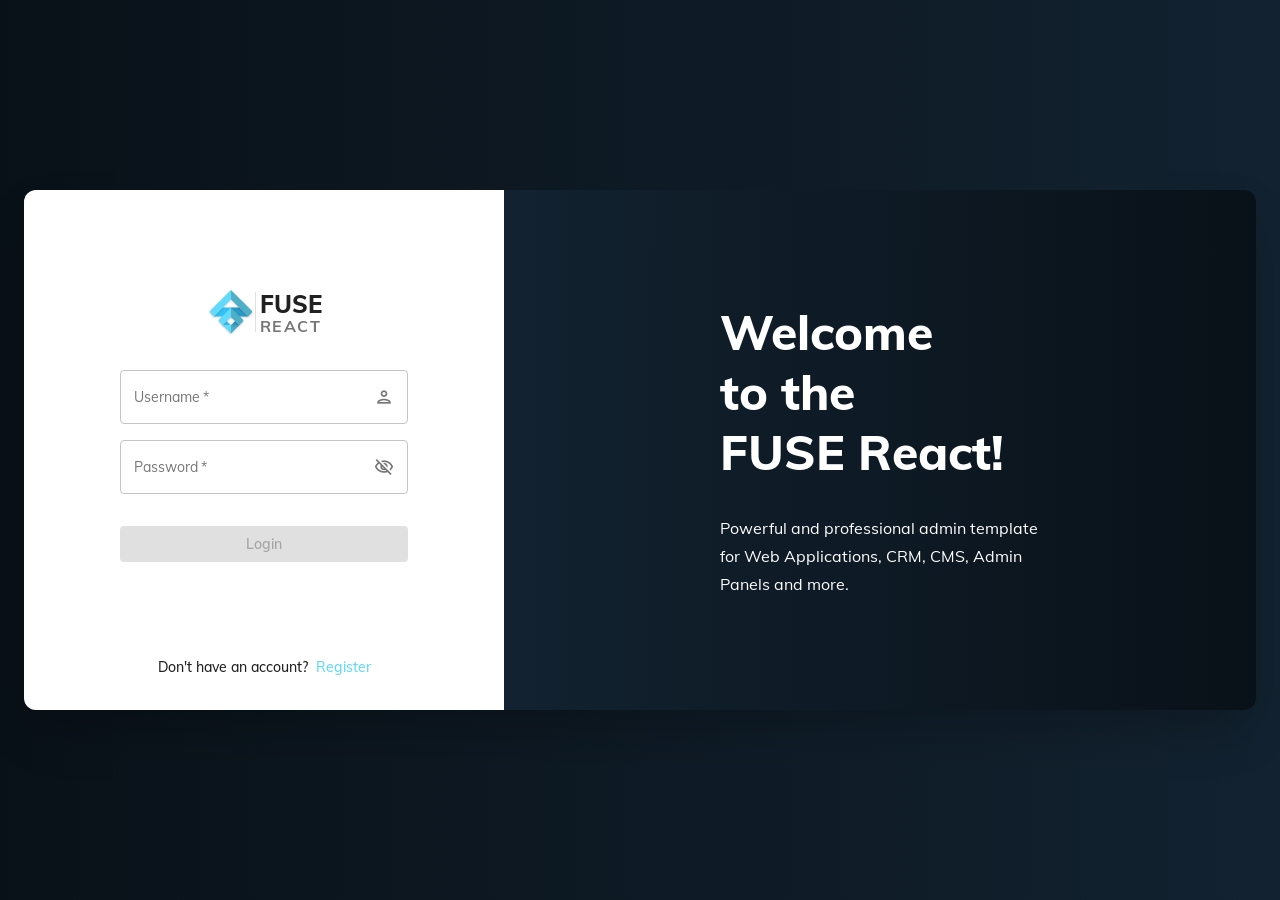
==== index.html @ 3ccd442a "final version upload" ====
<!doctype html><html lang="en"><head><meta charset="utf-8"><meta name="description" content="Fuse React - Material design admin template with pre-built apps and pages"><meta name="keywords" content="React,Redux,Material UI Next,Material,Material Design,Google Material Design,HTML,CSS,Authentication,Material Redux Theme,Material Redux Template"><meta name="author" content="Withinpixels"><meta name="viewport" content="width=device-width,initial-scale=1,shrink-to-fit=no"><meta name="theme-color" content="#000000"><base href="/"><link rel="manifest" href="/manifest.json"><link rel="shortcut icon" href="/favicon.ico"><link href="/assets/fonts/material-design-icons/MaterialIconsOutlined.css" rel="stylesheet"><link href="/assets/fonts/meteocons/style.css" rel="stylesheet"><noscript id="jss-insertion-point"></noscript><title>Fuse React - Material Design Admin Template</title><style>#fuse-splash-screen{display:block;position:absolute;top:0;left:0;right:0;bottom:0;background-color:#121212;z-index:99999;pointer-events:none}#fuse-splash-screen .center{display:block;width:100%;position:absolute;top:50%;transform:translateY(-50%)}#fuse-splash-screen .logo{width:128px;margin:0 auto}#fuse-splash-screen .logo img{filter:drop-shadow(0 10px 6px rgba(0, 0, 0, .2))}#fuse-splash-screen .spinner-wrapper{display:block;position:relative;width:100%;min-height:100px;height:100px}#fuse-splash-screen .spinner-wrapper .spinner{position:absolute;overflow:hidden;left:50%;margin-left:-50px;animation:outer-rotate 2.91667s linear infinite}#fuse-splash-screen .spinner-wrapper .spinner .inner{width:100px;height:100px;position:relative;animation:sporadic-rotate 5.25s cubic-bezier(.35,0,.25,1) infinite}#fuse-splash-screen .spinner-wrapper .spinner .inner .gap{position:absolute;left:49px;right:49px;top:0;bottom:0;border-top:10px solid;box-sizing:border-box}#fuse-splash-screen .spinner-wrapper .spinner .inner .left,#fuse-splash-screen .spinner-wrapper .spinner .inner .right{position:absolute;top:0;height:100px;width:50px;overflow:hidden}#fuse-splash-screen .spinner-wrapper .spinner .inner .left .half-circle,#fuse-splash-screen .spinner-wrapper .spinner .inner .right .half-circle{position:absolute;top:0;width:100px;height:100px;box-sizing:border-box;border:10px solid #61dafb;border-bottom-color:transparent;border-radius:50%}#fuse-splash-screen .spinner-wrapper .spinner .inner .left{left:0}#fuse-splash-screen .spinner-wrapper .spinner .inner .left .half-circle{left:0;border-right-color:transparent;animation:left-wobble 1.3125s cubic-bezier(.35,0,.25,1) infinite;-webkit-animation:left-wobble 1.3125s cubic-bezier(.35,0,.25,1) infinite}#fuse-splash-screen .spinner-wrapper .spinner .inner .right{right:0}#fuse-splash-screen .spinner-wrapper .spinner .inner .right .half-circle{right:0;border-left-color:transparent;animation:right-wobble 1.3125s cubic-bezier(.35,0,.25,1) infinite;-webkit-animation:right-wobble 1.3125s cubic-bezier(.35,0,.25,1) infinite}@keyframes outer-rotate{0%{transform:rotate(0) scale(.5)}100%{transform:rotate(360deg) scale(.5)}}@keyframes left-wobble{0%,100%{transform:rotate(130deg)}50%{transform:rotate(-5deg)}}@keyframes right-wobble{0%,100%{transform:rotate(-130deg)}50%{transform:rotate(5deg)}}@keyframes sporadic-rotate{12.5%{transform:rotate(135deg)}25%{transform:rotate(270deg)}37.5%{transform:rotate(405deg)}50%{transform:rotate(540deg)}62.5%{transform:rotate(675deg)}75%{transform:rotate(810deg)}87.5%{transform:rotate(945deg)}100%{transform:rotate(1080deg)}}</style><link href="/static/css/2.d4b23571.chunk.css" rel="stylesheet"><link href="/static/css/main.cd6579fe.chunk.css" rel="stylesheet"></head><body><noscript>You need to enable JavaScript to run this app.</noscript><div id="root" class="flex"><div id="fuse-splash-screen"><div class="center"><div class="logo"><img width="128" src="assets/images/logos/fuse.svg" alt="logo"></div><div class="spinner-wrapper"><div class="spinner"><div class="inner"><div class="gap"></div><div class="left"><div class="half-circle"></div></div><div class="right"><div class="half-circle"></div></div></div></div></div></div></div></div><script>!function(e){function r(r){for(var n,u,c=r[0],f=r[1],i=r[2],p=0,s=[];p<c.length;p++)u=c[p],Object.prototype.hasOwnProperty.call(o,u)&&o[u]&&s.push(o[u][0]),o[u]=0;for(n in f)Object.prototype.hasOwnProperty.call(f,n)&&(e[n]=f[n]);for(l&&l(r);s.length;)s.shift()();return a.push.apply(a,i||[]),t()}function t(){for(var e,r=0;r<a.length;r++){for(var t=a[r],n=!0,c=1;c<t.length;c++){var f=t[c];0!==o[f]&&(n=!1)}n&&(a.splice(r--,1),e=u(u.s=t[0]))}return e}var n={},o={1:0},a=[];function u(r){if(n[r])return n[r].exports;var t=n[r]={i:r,l:!1,exports:{}};return e[r].call(t.exports,t,t.exports,u),t.l=!0,t.exports}u.e=function(e){var r=[],t=o[e];if(0!==t)if(t)r.push(t[2]);else{var n=new Promise((function(r,n){t=o[e]=[r,n]}));r.push(t[2]=n);var a,c=document.createElement("script");c.charset="utf-8",c.timeout=120,u.nc&&c.setAttribute("nonce",u.nc),c.src=function(e){return u.p+"static/js/"+({}[e]||e)+"."+{3:"ed90d4c7",4:"605e5a06",5:"b9369b14",6:"9e6b9ff6",7:"e4ca5237",8:"f28b8aab",9:"5197d888",10:"2d32fa98",11:"2329eb0e",12:"ca5c3f01",13:"f11c893e",14:"0237198e",15:"c2305fc4",16:"f078f9ca",17:"f316b833",18:"29d8620f",19:"a12f43c8",20:"be3dc01e",21:"8565d0e4",22:"bae3b6a2",23:"7de9be01",24:"2e774840",25:"2881aa27",26:"38294b26",27:"7d3971d2",28:"4257ff01",29:"d4e87296"}[e]+".chunk.js"}(e);var f=new Error;a=function(r){c.onerror=c.onload=null,clearTimeout(i);var t=o[e];if(0!==t){if(t){var n=r&&("load"===r.type?"missing":r.type),a=r&&r.target&&r.target.src;f.message="Loading chunk "+e+" failed.\n("+n+": "+a+")",f.name="ChunkLoadError",f.type=n,f.request=a,t[1](f)}o[e]=void 0}};var i=setTimeout((function(){a({type:"timeout",target:c})}),12e4);c.onerror=c.onload=a,document.head.appendChild(c)}return Promise.all(r)},u.m=e,u.c=n,u.d=function(e,r,t){u.o(e,r)||Object.defineProperty(e,r,{enumerable:!0,get:t})},u.r=function(e){"undefined"!=typeof Symbol&&Symbol.toStringTag&&Object.defineProperty(e,Symbol.toStringTag,{value:"Module"}),Object.defineProperty(e,"__esModule",{value:!0})},u.t=function(e,r){if(1&r&&(e=u(e)),8&r)return e;if(4&r&&"object"==typeof e&&e&&e.__esModule)return e;var t=Object.create(null);if(u.r(t),Object.defineProperty(t,"default",{enumerable:!0,value:e}),2&r&&"string"!=typeof e)for(var n in e)u.d(t,n,function(r){return e[r]}.bind(null,n));return t},u.n=function(e){var r=e&&e.__esModule?function(){return e.default}:function(){return e};return u.d(r,"a",r),r},u.o=function(e,r){return Object.prototype.hasOwnProperty.call(e,r)},u.p="/",u.oe=function(e){throw console.error(e),e};var c=this["webpackJsonpfuse-react-app"]=this["webpackJsonpfuse-react-app"]||[],f=c.push.bind(c);c.push=r,c=c.slice();for(var i=0;i<c.length;i++)r(c[i]);var l=f;t()}([])</script><script src="/static/js/2.69eadd24.chunk.js"></script><script src="/static/js/main.9f5ee7e3.chunk.js"></script></body></html>
---- assets/fonts/material-design-icons/MaterialIconsOutlined.css ----
@font-face {
    font-family: 'Material Icons Outlined';
    src:  url('./MaterialIconsOutlined-Regular.woff2') format('woff2');
    font-weight: normal;
    font-style: normal;
}

.material-icons {
    /* use !important to prevent issues with browser extensions that change fonts */
    font-family: 'Material Icons Outlined' !important;
    font-size: 24px;
    display: inline-block;
    white-space: nowrap;
    word-wrap: normal;
    direction: ltr;
    speak: none;
    font-style: normal;
    font-weight: normal;
    font-variant: normal;
    text-transform: none;
    line-height: 1;

    /* Enable Ligatures ================ */
    letter-spacing: 0;
    -webkit-font-feature-settings: "liga";
    -moz-font-feature-settings: "liga=1";
    -moz-font-feature-settings: "liga";
    -ms-font-feature-settings: "liga" 1;
    font-feature-settings: "liga";
    -webkit-font-variant-ligatures: discretionary-ligatures;
    font-variant-ligatures: discretionary-ligatures;

    /* Better Font Rendering =========== */
    -webkit-font-smoothing: antialiased;
    -moz-osx-font-smoothing: grayscale;
}
---- assets/fonts/meteocons/style.css ----
@font-face {
  font-family: 'meteocons';
  src:
    url('./fonts/meteocons.ttf?kx31oc') format('truetype'),
    url('./fonts/meteocons.woff?kx31oc') format('woff'),
    url('./fonts/meteocons.svg?kx31oc#meteocons') format('svg');
  font-weight: normal;
  font-style: normal;
}

.meteocons {
  /* use !important to prevent issues with browser extensions that change fonts */
  font-family: 'meteocons' !important;
  speak: none;
  font-style: normal;
  font-weight: normal;
  font-variant: normal;
  text-transform: none;
  line-height: 1;

  /* Enable Ligatures ================ */
  letter-spacing: 0;
  -webkit-font-feature-settings: "liga";
  -moz-font-feature-settings: "liga=1";
  -moz-font-feature-settings: "liga";
  -ms-font-feature-settings: "liga" 1;
  font-feature-settings: "liga";
  -webkit-font-variant-ligatures: discretionary-ligatures;
  font-variant-ligatures: discretionary-ligatures;

  /* Better Font Rendering =========== */
  -webkit-font-smoothing: antialiased;
  -moz-osx-font-smoothing: grayscale;
}
---- static/css/2.d4b23571.chunk.css ----
@font-face{font-family:"Muli";font-style:normal;font-display:swap;font-weight:200;src:local("Muli Extra Light "),local("Muli-Extra Light"),url(/static/media/muli-latin-200.c13b3c67.woff2) format("woff2"),url(/static/media/muli-latin-200.b9e633f0.woff) format("woff")}@font-face{font-family:"Muli";font-style:italic;font-display:swap;font-weight:200;src:local("Muli Extra Light italic"),local("Muli-Extra Lightitalic"),url(/static/media/muli-latin-200italic.6fa84fa7.woff2) format("woff2"),url(/static/media/muli-latin-200italic.daa58017.woff) format("woff")}@font-face{font-family:"Muli";font-style:normal;font-display:swap;font-weight:300;src:local("Muli Light "),local("Muli-Light"),url(/static/media/muli-latin-300.e98ca761.woff2) format("woff2"),url(/static/media/muli-latin-300.eccf01ea.woff) format("woff")}@font-face{font-family:"Muli";font-style:italic;font-display:swap;font-weight:300;src:local("Muli Light italic"),local("Muli-Lightitalic"),url(/static/media/muli-latin-300italic.e2385ec3.woff2) format("woff2"),url(/static/media/muli-latin-300italic.433aeba8.woff) format("woff")}@font-face{font-family:"Muli";font-style:normal;font-display:swap;font-weight:400;src:local("Muli Regular "),local("Muli-Regular"),url(/static/media/muli-latin-400.705bcc4d.woff2) format("woff2"),url(/static/media/muli-latin-400.91288b87.woff) format("woff")}@font-face{font-family:"Muli";font-style:italic;font-display:swap;font-weight:400;src:local("Muli Regular italic"),local("Muli-Regularitalic"),url(/static/media/muli-latin-400italic.543e731f.woff2) format("woff2"),url(/static/media/muli-latin-400italic.1e42c4d1.woff) format("woff")}@font-face{font-family:"Muli";font-style:normal;font-display:swap;font-weight:500;src:local("Muli Medium "),local("Muli-Medium"),url(/static/media/muli-latin-500.57d63787.woff2) format("woff2"),url(/static/media/muli-latin-500.224bba33.woff) format("woff")}@font-face{font-family:"Muli";font-style:italic;font-display:swap;font-weight:500;src:local("Muli Medium italic"),local("Muli-Mediumitalic"),url(/static/media/muli-latin-500italic.9f876a07.woff2) format("woff2"),url(/static/media/muli-latin-500italic.d4c5908d.woff) format("woff")}@font-face{font-family:"Muli";font-style:normal;font-display:swap;font-weight:600;src:local("Muli SemiBold "),local("Muli-SemiBold"),url(/static/media/muli-latin-600.e840b5fe.woff2) format("woff2"),url(/static/media/muli-latin-600.5ea5ffaf.woff) format("woff")}@font-face{font-family:"Muli";font-style:italic;font-display:swap;font-weight:600;src:local("Muli SemiBold italic"),local("Muli-SemiBolditalic"),url(/static/media/muli-latin-600italic.7db7f0f7.woff2) format("woff2"),url(/static/media/muli-latin-600italic.52b09d32.woff) format("woff")}@font-face{font-family:"Muli";font-style:normal;font-display:swap;font-weight:700;src:local("Muli Bold "),local("Muli-Bold"),url(/static/media/muli-latin-700.1d982ad1.woff2) format("woff2"),url(/static/media/muli-latin-700.c0a2a08d.woff) format("woff")}@font-face{font-family:"Muli";font-style:italic;font-display:swap;font-weight:700;src:local("Muli Bold italic"),local("Muli-Bolditalic"),url(/static/media/muli-latin-700italic.08ea8fa2.woff2) format("woff2"),url(/static/media/muli-latin-700italic.4fbf29a6.woff) format("woff")}@font-face{font-family:"Muli";font-style:normal;font-display:swap;font-weight:800;src:local("Muli ExtraBold "),local("Muli-ExtraBold"),url(/static/media/muli-latin-800.73541670.woff2) format("woff2"),url(/static/media/muli-latin-800.10ca7e8e.woff) format("woff")}@font-face{font-family:"Muli";font-style:italic;font-display:swap;font-weight:800;src:local("Muli ExtraBold italic"),local("Muli-ExtraBolditalic"),url(/static/media/muli-latin-800italic.23312133.woff2) format("woff2"),url(/static/media/muli-latin-800italic.6b57e7c3.woff) format("woff")}@font-face{font-family:"Muli";font-style:normal;font-display:swap;font-weight:900;src:local("Muli Black "),local("Muli-Black"),url(/static/media/muli-latin-900.c805b62e.woff2) format("woff2"),url(/static/media/muli-latin-900.d84d7000.woff) format("woff")}@font-face{font-family:"Muli";font-style:italic;font-display:swap;font-weight:900;src:local("Muli Black italic"),local("Muli-Blackitalic"),url(/static/media/muli-latin-900italic.fb9b3ba4.woff2) format("woff2"),url(/static/media/muli-latin-900italic.14bc5b4b.woff) format("woff")}.ps{overflow:hidden!important;overflow-anchor:none;-ms-overflow-style:none;touch-action:auto;-ms-touch-action:auto}.ps__rail-x{height:15px;bottom:0}.ps__rail-x,.ps__rail-y{display:none;opacity:0;transition:background-color .2s linear,opacity .2s linear;-webkit-transition:background-color .2s linear,opacity .2s linear;position:absolute}.ps__rail-y{width:15px;right:0}.ps--active-x>.ps__rail-x,.ps--active-y>.ps__rail-y{display:block;background-color:transparent}.ps--focus>.ps__rail-x,.ps--focus>.ps__rail-y,.ps--scrolling-x>.ps__rail-x,.ps--scrolling-y>.ps__rail-y,.ps:hover>.ps__rail-x,.ps:hover>.ps__rail-y{opacity:.6}.ps .ps__rail-x.ps--clicking,.ps .ps__rail-x:focus,.ps .ps__rail-x:hover,.ps .ps__rail-y.ps--clicking,.ps .ps__rail-y:focus,.ps .ps__rail-y:hover{background-color:#eee;opacity:.9}.ps__thumb-x{transition:background-color .2s linear,height .2s ease-in-out;-webkit-transition:background-color .2s linear,height .2s ease-in-out;height:6px;bottom:2px}.ps__thumb-x,.ps__thumb-y{background-color:#aaa;border-radius:6px;position:absolute}.ps__thumb-y{transition:background-color .2s linear,width .2s ease-in-out;-webkit-transition:background-color .2s linear,width .2s ease-in-out;width:6px;right:2px}.ps__rail-x.ps--clicking .ps__thumb-x,.ps__rail-x:focus>.ps__thumb-x,.ps__rail-x:hover>.ps__thumb-x{background-color:#999;height:11px}.ps__rail-y.ps--clicking .ps__thumb-y,.ps__rail-y:focus>.ps__thumb-y,.ps__rail-y:hover>.ps__thumb-y{background-color:#999;width:11px}@supports (-ms-overflow-style:none){.ps{overflow:auto!important}}@media (-ms-high-contrast:none),screen and (-ms-high-contrast:active){.ps{overflow:auto!important}}
---- static/css/main.cd6579fe.chunk.css ----
blockquote,dd,dl,figure,h1,h2,h3,h4,h5,h6,hr,p,pre{margin:0}button{background:transparent;padding:0}button:focus{outline:none}fieldset,ol,ul{margin:0;padding:0}ol,ul{list-style:none}html{font-family:-apple-system,BlinkMacSystemFont,"Segoe UI",Roboto,"Helvetica Neue",Arial,"Noto Sans",sans-serif,"Apple Color Emoji","Segoe UI Emoji","Segoe UI Symbol","Noto Color Emoji";line-height:1.5}*,:after,:before{box-sizing:border-box;border-width:0;border-style:solid}hr{border-top-width:1px}img{border-style:solid}textarea{resize:vertical}input::-webkit-input-placeholder,textarea::-webkit-input-placeholder{color:#a0aec0}input:-ms-input-placeholder,textarea:-ms-input-placeholder{color:#a0aec0}input::placeholder,textarea::placeholder{color:#a0aec0}[role=button],button{cursor:pointer}table{border-collapse:collapse}h1,h2,h3,h4,h5,h6{font-size:inherit;font-weight:inherit}a{color:inherit;text-decoration:inherit}button,input,optgroup,select,textarea{padding:0;line-height:inherit;color:inherit}code,kbd,pre,samp{font-family:Consolas,"Liberation Mono",Menlo,Courier,monospace}audio,canvas,embed,iframe,img,object,svg,video{display:block;vertical-align:middle}img,video{max-width:100%;height:auto}@media all{.page-break-after,.page-break-before{display:none}}@media print{body,html{height:auto!important;overflow:visible!important;overflow:initial!important;background:none}.page-break-after{display:block;page-break-after:always;position:relative}.page-break-before{display:block;page-break-before:always;position:relative}#fuse-footer,#fuse-layout .ps>.ps__rail-x,#fuse-layout .ps>.ps__rail-y,#fuse-navbar,#fuse-settings-presets,#fuse-toolbar{display:none!important}#fuse-layout .ps{overflow:visible!important}}.table-responsive{display:block;width:100%;overflow-x:auto;-webkit-overflow-scrolling:touch;-ms-overflow-style:-ms-autohiding-scrollbar}table.simple{width:100%;border:none;border-spacing:0;text-align:left}table.simple thead tr th{padding:16px 8px;font-weight:500;border-bottom:1px solid rgba(0,0,0,.12);white-space:nowrap}table.simple thead tr th:first-child{padding-left:24px}table.simple thead tr th:last-child{padding-right:24px}table.simple tbody tr td{padding:16px 8px;border-bottom:1px solid rgba(0,0,0,.12)}table.simple tbody tr td:first-child{padding-left:24px}table.simple tbody tr td:last-child{padding-right:24px}table.simple tbody tr:last-child td{border-bottom:none}table.simple.clickable tbody tr{cursor:pointer}table.simple.clickable tbody tr:hover{background:rgba(0,0,0,.03)}code[class*=language-],pre[class*=language-]{-moz-tab-size:4;tab-size:4;-webkit-hyphens:none;-ms-hyphens:none;hyphens:none;white-space:pre;white-space:pre-wrap;word-break:break-all;word-wrap:break-word;font-family:Consolas,"Liberation Mono",Menlo,Courier,monospace;font-size:14px;line-height:1.5;color:#eff;background:#263238}:not(pre)>code[class*=language-],pre[class*=language-]{border-radius:0;border:none;box-shadow:none}pre[class*=language-]{padding:12px;border-radius:6px}:not(pre)>code[class*=language-]{padding:2px 6px}code[class*=language-] .namespace,pre[class*=language-] .namespace{opacity:.7}code[class*=language-] .token.cdata,code[class*=language-] .token.comment,code[class*=language-] .token.doctype,code[class*=language-] .token.prolog,pre[class*=language-] .token.cdata,pre[class*=language-] .token.comment,pre[class*=language-] .token.doctype,pre[class*=language-] .token.prolog{color:#62727a}code[class*=language-] .token.boolean,code[class*=language-] .token.null,code[class*=language-] .token.number,code[class*=language-] .token.operator,pre[class*=language-] .token.boolean,pre[class*=language-] .token.null,pre[class*=language-] .token.number,pre[class*=language-] .token.operator{color:#f78c6c}code[class*=language-] .token.string,pre[class*=language-] .token.string{color:#89ddff}code[class*=language-] .token.attr-name,pre[class*=language-] .token.attr-name{color:#f78c6c}.language-css code[class*=language-] .token.string,.language-css pre[class*=language-] .token.string,.style code[class*=language-] .token.string,.style pre[class*=language-] .token.string,code[class*=language-] .token.entity,code[class*=language-] .token.url,pre[class*=language-] .token.entity,pre[class*=language-] .token.url{color:#89ddff}code[class*=language-] .token.selector,pre[class*=language-] .token.selector{color:#c792ea}code[class*=language-] .token.attr-value,code[class*=language-] .token.control,code[class*=language-] .token.directive,code[class*=language-] .token.keyword,code[class*=language-] .token.unit,pre[class*=language-] .token.attr-value,pre[class*=language-] .token.control,pre[class*=language-] .token.directive,pre[class*=language-] .token.keyword,pre[class*=language-] .token.unit{color:#c3e88d}code[class*=language-] .token.important,pre[class*=language-] .token.important{color:#f07178}code[class*=language-] .token.atrule,code[class*=language-] .token.regex,code[class*=language-] .token.statement,pre[class*=language-] .token.atrule,pre[class*=language-] .token.regex,pre[class*=language-] .token.statement{color:#89ddff}code[class*=language-] .token.placeholder,code[class*=language-] .token.variable,pre[class*=language-] .token.placeholder,pre[class*=language-] .token.variable{color:#82aaff}code[class*=language-] .token.property,pre[class*=language-] .token.property{color:#ffcb6b}code[class*=language-] .token.tag,pre[class*=language-] .token.tag{color:#82aaff}code[class*=language-] .token.important,code[class*=language-] .token.statement,pre[class*=language-] .token.important,pre[class*=language-] .token.statement{font-weight:700}code[class*=language-] .token.punctuation,pre[class*=language-] .token.punctuation{color:#eff}code[class*=language-] .token.entity,pre[class*=language-] .token.entity{cursor:help}code[class*=language-] .token.debug,pre[class*=language-] .token.debug{color:red}.bg-transparent,.focus\:bg-transparent:focus,.hover\:bg-transparent:hover{background-color:transparent}.rounded-4{border-radius:.4rem}.rounded-6{border-radius:.6rem}.rounded-8{border-radius:.8rem}.rounded-12{border-radius:1.2rem}.rounded{border-radius:.4rem}.rounded-lg{border-radius:.8rem}.rounded-full{border-radius:9999px}.border-solid{border-style:solid}.border-0{border-width:0}.border-1{border-width:1px}.border-t-1{border-top-width:1px}.border-b-1{border-bottom-width:1px}.border-l-1{border-left-width:1px}.cursor-default{cursor:default}.cursor-pointer{cursor:pointer}.block{display:block}.flex{display:-webkit-flex;display:flex}.table{display:table}.hidden{display:none}.flex-row{-webkit-flex-direction:row;flex-direction:row}.flex-row-reverse{-webkit-flex-direction:row-reverse;flex-direction:row-reverse}.flex-col{-webkit-flex-direction:column;flex-direction:column}.flex-wrap{-webkit-flex-wrap:wrap;flex-wrap:wrap}.items-start{-webkit-align-items:flex-start;align-items:flex-start}.items-end{-webkit-align-items:flex-end;align-items:flex-end}.items-center{-webkit-align-items:center;align-items:center}.justify-start{-webkit-justify-content:flex-start;justify-content:flex-start}.justify-end{-webkit-justify-content:flex-end;justify-content:flex-end}.justify-center{-webkit-justify-content:center;justify-content:center}.justify-between{-webkit-justify-content:space-between;justify-content:space-between}.flex-1{-webkit-flex:1 1 0%;flex:1 1}.flex-auto{-webkit-flex:1 1 auto;flex:1 1 auto}.flex-grow-0{-webkit-flex-grow:0;flex-grow:0}.flex-grow{-webkit-flex-grow:1;flex-grow:1}.flex-shrink-0{-webkit-flex-shrink:0;flex-shrink:0}.flex-shrink{-webkit-flex-shrink:1;flex-shrink:1}.font-500{font-weight:500}.font-600{font-weight:600}.font-700{font-weight:700}.font-800{font-weight:800}.font-light{font-weight:300}.font-normal{font-weight:400}.font-medium{font-weight:500}.font-bold{font-weight:700}.h-8{height:.8rem}.h-16{height:1.6rem}.h-20{height:2rem}.h-40{height:4rem}.h-44{height:4.4rem}.h-48{height:4.8rem}.h-56{height:5.6rem}.h-72{height:7.2rem}.h-96{height:9.6rem}.h-128{height:12.8rem}.h-200{height:20rem}.h-full{height:100%}.text-10{font-size:1rem}.text-11{font-size:1.1rem}.text-12{font-size:1.2rem}.text-13{font-size:1.3rem}.text-14{font-size:1.4rem}.text-15{font-size:1.5rem}.text-16{font-size:1.6rem}.text-18{font-size:1.8rem}.text-20{font-size:2rem}.text-24{font-size:2.4rem}.text-32{font-size:3.2rem}.text-36{font-size:3.6rem}.text-56{font-size:5.6rem}.text-72{font-size:7.2rem}.text-96{font-size:9.6rem}.leading-none{line-height:1}.leading-tight{line-height:1.25}.m-4{margin:.4rem}.m-8{margin:.8rem}.m-16{margin:1.6rem}.m-24{margin:2.4rem}.m-32{margin:3.2rem}.m-48{margin:4.8rem}.mx-0{margin-left:0;margin-right:0}.mx-4{margin-left:.4rem;margin-right:.4rem}.my-8{margin-top:.8rem;margin-bottom:.8rem}.mx-8{margin-left:.8rem;margin-right:.8rem}.mx-12{margin-left:1.2rem;margin-right:1.2rem}.my-16{margin-top:1.6rem;margin-bottom:1.6rem}.mx-16{margin-left:1.6rem;margin-right:1.6rem}.my-24{margin-top:2.4rem;margin-bottom:2.4rem}.mx-24{margin-left:2.4rem;margin-right:2.4rem}.my-32{margin-top:3.2rem;margin-bottom:3.2rem}.mx-48{margin-left:4.8rem;margin-right:4.8rem}.mx-52{margin-left:5.2rem;margin-right:5.2rem}.my-128{margin-top:12.8rem;margin-bottom:12.8rem}.mx-auto{margin-left:auto;margin-right:auto}.-mx-4{margin-left:-.4rem;margin-right:-.4rem}.-mx-8{margin-left:-.8rem;margin-right:-.8rem}.-mx-12{margin-left:-1.2rem;margin-right:-1.2rem}.mt-0{margin-top:0}.mr-4{margin-right:.4rem}.mb-4{margin-bottom:.4rem}.mt-8{margin-top:.8rem}.mr-8{margin-right:.8rem}.mb-8{margin-bottom:.8rem}.mt-12{margin-top:1.2rem}.mt-16{margin-top:1.6rem}.mb-16{margin-bottom:1.6rem}.mb-24{margin-bottom:2.4rem}.mb-28{margin-bottom:2.8rem}.mt-32{margin-top:3.2rem}.mb-32{margin-bottom:3.2rem}.mb-40{margin-bottom:4rem}.mt-48{margin-top:4.8rem}.mb-48{margin-bottom:4.8rem}.mt-64{margin-top:6.4rem}.mb-64{margin-bottom:6.4rem}.mb-80{margin-bottom:8rem}.mt-96{margin-top:9.6rem}.-mt-8{margin-top:-.8rem}.-mb-10{margin-bottom:-1rem}.-mt-24{margin-top:-2.4rem}.-mt-192{margin-top:-19.2rem}[dir=ltr].ltr\:ml-4,[dir=ltr] .ltr\:ml-4{margin-left:.4rem}[dir=ltr].ltr\:ml-8,[dir=ltr] .ltr\:ml-8{margin-left:.8rem}[dir=rtl].rtl\:mr-4,[dir=rtl] .rtl\:mr-4{margin-right:.4rem}[dir=rtl].rtl\:mr-8,[dir=rtl] .rtl\:mr-8{margin-right:.8rem}.max-w-160{max-width:16rem}.max-w-320{max-width:32rem}.max-w-384{max-width:38.4rem}.max-w-400{max-width:40rem}.max-w-512{max-width:51.2rem}.max-w-sm{max-width:48rem}.max-w-md{max-width:64rem}.max-w-xl{max-width:96rem}.max-w-2xl{max-width:112rem}.max-w-full{max-width:100%}.min-h-0{min-height:0}.min-h-40{min-height:4rem}.min-h-48{min-height:4.8rem}.min-h-56{min-height:5.6rem}.min-h-72{min-height:7.2rem}.min-h-full{min-height:100%}.min-w-20{min-width:2rem}.min-w-32{min-width:3.2rem}.min-w-40{min-width:4rem}.min-w-48{min-width:4.8rem}.min-w-64{min-width:6.4rem}.min-w-full{min-width:100%}.opacity-50{opacity:.5}.opacity-75{opacity:.75}.overflow-auto{overflow:auto}.overflow-hidden{overflow:hidden}.overflow-x-auto{overflow-x:auto}.p-0{padding:0}.p-4{padding:.4rem}.p-5{padding:.5rem}.p-8{padding:.8rem}.p-12{padding:1.2rem}.p-16{padding:1.6rem}.p-24{padding:2.4rem}.p-32{padding:3.2rem}.p-48{padding:4.8rem}.p-64{padding:6.4rem}.p-88{padding:8.8rem}.py-0{padding-top:0;padding-bottom:0}.px-0{padding-left:0;padding-right:0}.py-4{padding-top:.4rem;padding-bottom:.4rem}.px-4{padding-left:.4rem;padding-right:.4rem}.py-8{padding-top:.8rem;padding-bottom:.8rem}.px-8{padding-left:.8rem;padding-right:.8rem}.py-12{padding-top:1.2rem;padding-bottom:1.2rem}.px-12{padding-left:1.2rem;padding-right:1.2rem}.py-16{padding-top:1.6rem;padding-bottom:1.6rem}.px-16{padding-left:1.6rem;padding-right:1.6rem}.py-24{padding-top:2.4rem;padding-bottom:2.4rem}.px-24{padding-left:2.4rem;padding-right:2.4rem}.py-32{padding-top:3.2rem;padding-bottom:3.2rem}.px-32{padding-left:3.2rem;padding-right:3.2rem}.py-96{padding-top:9.6rem;padding-bottom:9.6rem}.pt-0{padding-top:0}.pr-2{padding-right:.2rem}.pb-4{padding-bottom:.4rem}.pt-8{padding-top:.8rem}.pb-8{padding-bottom:.8rem}.pl-8{padding-left:.8rem}.pt-10{padding-top:1rem}.pb-10{padding-bottom:1rem}.pb-12{padding-bottom:1.2rem}.pb-16{padding-bottom:1.6rem}.pl-16{padding-left:1.6rem}.pt-20{padding-top:2rem}.pb-24{padding-bottom:2.4rem}.pl-24{padding-left:2.4rem}.pr-28{padding-right:2.8rem}.pt-32{padding-top:3.2rem}.pb-32{padding-bottom:3.2rem}.pl-32{padding-left:3.2rem}.pl-40{padding-left:4rem}.pt-48{padding-top:4.8rem}.pl-56{padding-left:5.6rem}.pl-72{padding-left:7.2rem}.pl-80{padding-left:8rem}[dir=ltr].ltr\:pr-48,[dir=ltr] .ltr\:pr-48{padding-right:4.8rem}[dir=rtl].rtl\:pl-48,[dir=rtl] .rtl\:pl-48{padding-left:4.8rem}.pointer-events-none{pointer-events:none}.static{position:static}.fixed{position:fixed}.absolute{position:absolute}.relative{position:relative}.inset-x-0{right:0;left:0}.top-0{top:0}.right-0{right:0}.bottom-0{bottom:0}.left-0{left:0}[dir=ltr].ltr\:right-0,[dir=ltr] .ltr\:right-0{right:0}[dir=rtl].rtl\:left-0,[dir=rtl] .rtl\:left-0{left:0}*{--tw-shadow:0 0 transparent}.shadow-0{--tw-shadow:0px 0px 0px 0px rgba(0,0,0,0.2),0px 0px 0px 0px rgba(0,0,0,0.14),0px 0px 0px 0px rgba(0,0,0,0.12)}.shadow,.shadow-0{box-shadow:0 0 transparent,0 0 transparent,var(--tw-shadow);box-shadow:var(--tw-ring-offset-shadow,0 0 transparent),var(--tw-ring-shadow,0 0 transparent),var(--tw-shadow)}.shadow{--tw-shadow:0 1px 3px 0 rgba(0,0,0,0.1),0 1px 2px 0 rgba(0,0,0,0.06)}.shadow-md{--tw-shadow:0 4px 6px -1px rgba(0,0,0,0.1),0 2px 4px -1px rgba(0,0,0,0.06)}.shadow-lg,.shadow-md{box-shadow:0 0 transparent,0 0 transparent,var(--tw-shadow);box-shadow:var(--tw-ring-offset-shadow,0 0 transparent),var(--tw-ring-shadow,0 0 transparent),var(--tw-shadow)}.shadow-lg{--tw-shadow:0 10px 15px -3px rgba(0,0,0,0.1),0 4px 6px -2px rgba(0,0,0,0.05)}.shadow-2xl{--tw-shadow:0 25px 50px -12px rgba(0,0,0,0.25)}.shadow-2xl,.shadow-none{box-shadow:0 0 transparent,0 0 transparent,var(--tw-shadow);box-shadow:var(--tw-ring-offset-shadow,0 0 transparent),var(--tw-ring-shadow,0 0 transparent),var(--tw-shadow)}.shadow-none{--tw-shadow:0 0 transparent}.hover\:shadow-md:hover{--tw-shadow:0 4px 6px -1px rgba(0,0,0,0.1),0 2px 4px -1px rgba(0,0,0,0.06);box-shadow:0 0 transparent,0 0 transparent,var(--tw-shadow);box-shadow:var(--tw-ring-offset-shadow,0 0 transparent),var(--tw-ring-shadow,0 0 transparent),var(--tw-shadow)}*{--tw-ring-inset:var(--tw-empty,/*!*/ /*!*/);--tw-ring-offset-width:0px;--tw-ring-offset-color:#fff;--tw-ring-color:rgba(33,150,243,0.5);--tw-ring-offset-shadow:0 0 transparent;--tw-ring-shadow:0 0 transparent}.text-left{text-align:left}.text-center{text-align:center}.text-right{text-align:right}.text-justify{text-align:justify}.text-white{--tw-text-opacity:1;color:rgba(255,255,255,var(--tw-text-opacity))}.truncate{overflow:hidden;text-overflow:ellipsis;white-space:nowrap}.italic{font-style:italic}.uppercase{text-transform:uppercase}.capitalize{text-transform:capitalize}.underline{text-decoration:underline}.tracking-widest{letter-spacing:.1em}.visible{visibility:visible}.whitespace-nowrap{white-space:nowrap}.w-1{width:.1rem}.w-16{width:1.6rem}.w-20{width:2rem}.w-24{width:2.4rem}.w-32{width:3.2rem}.w-40{width:4rem}.w-48{width:4.8rem}.w-64{width:6.4rem}.w-72{width:7.2rem}.w-80{width:8rem}.w-96{width:9.6rem}.w-128{width:12.8rem}.w-160{width:16rem}.w-192{width:19.2rem}.w-200{width:20rem}.w-224{width:22.4rem}.w-256{width:25.6rem}.w-xs{width:32rem}.w-xl{width:96rem}.w-px{width:1px}.w-1\/2{width:50%}.w-1\/4{width:25%}.w-full{width:100%}.z-0{z-index:0}.z-10{z-index:10}.z-9999{z-index:9999}.transform{--tw-translate-x:0;--tw-translate-y:0;--tw-rotate:0;--tw-skew-x:0;--tw-skew-y:0;--tw-scale-x:1;--tw-scale-y:1;-webkit-transform:translateX(var(--tw-translate-x)) translateY(var(--tw-translate-y)) rotate(var(--tw-rotate)) skewX(var(--tw-skew-x)) skewY(var(--tw-skew-y)) scaleX(var(--tw-scale-x)) scaleY(var(--tw-scale-y));transform:translateX(var(--tw-translate-x)) translateY(var(--tw-translate-y)) rotate(var(--tw-rotate)) skewX(var(--tw-skew-x)) skewY(var(--tw-skew-y)) scaleX(var(--tw-scale-x)) scaleY(var(--tw-scale-y))}.transition{transition-property:background-color,border-color,color,fill,stroke,opacity,box-shadow,-webkit-transform;transition-property:background-color,border-color,color,fill,stroke,opacity,box-shadow,transform;transition-property:background-color,border-color,color,fill,stroke,opacity,box-shadow,transform,-webkit-transform;transition-timing-function:cubic-bezier(.4,0,.2,1);transition-duration:.15s}.transition-shadow{transition-property:box-shadow;transition-timing-function:cubic-bezier(.4,0,.2,1);transition-duration:.15s}@-webkit-keyframes spin{to{-webkit-transform:rotate(1turn);transform:rotate(1turn)}}@keyframes spin{to{-webkit-transform:rotate(1turn);transform:rotate(1turn)}}@-webkit-keyframes ping{75%,to{-webkit-transform:scale(2);transform:scale(2);opacity:0}}@keyframes ping{75%,to{-webkit-transform:scale(2);transform:scale(2);opacity:0}}@-webkit-keyframes pulse{50%{opacity:.5}}@keyframes pulse{50%{opacity:.5}}@-webkit-keyframes bounce{0%,to{-webkit-transform:translateY(-25%);transform:translateY(-25%);-webkit-animation-timing-function:cubic-bezier(.8,0,1,1);animation-timing-function:cubic-bezier(.8,0,1,1)}50%{-webkit-transform:none;transform:none;-webkit-animation-timing-function:cubic-bezier(0,0,.2,1);animation-timing-function:cubic-bezier(0,0,.2,1)}}@keyframes bounce{0%,to{-webkit-transform:translateY(-25%);transform:translateY(-25%);-webkit-animation-timing-function:cubic-bezier(.8,0,1,1);animation-timing-function:cubic-bezier(.8,0,1,1)}50%{-webkit-transform:none;transform:none;-webkit-animation-timing-function:cubic-bezier(0,0,.2,1);animation-timing-function:cubic-bezier(0,0,.2,1)}}@media (min-width:600px){.sm\:rounded-8{border-radius:.8rem}.sm\:rounded-16{border-radius:1.6rem}.sm\:border-1{border-width:1px}.sm\:flex-row{-webkit-flex-direction:row;flex-direction:row}.sm\:items-center{-webkit-align-items:center;align-items:center}.sm\:justify-start{-webkit-justify-content:flex-start;justify-content:flex-start}.sm\:justify-between{-webkit-justify-content:space-between;justify-content:space-between}.sm\:h-136{height:13.6rem}.sm\:h-360{height:36rem}.sm\:text-24{font-size:2.4rem}.sm\:text-56{font-size:5.6rem}.sm\:mx-8{margin-left:.8rem;margin-right:.8rem}.sm\:mt-16{margin-top:1.6rem}.sm\:mt-32{margin-top:3.2rem}.sm\:min-h-136{min-height:13.6rem}.sm\:p-24{padding:2.4rem}.sm\:p-32{padding:3.2rem}.sm\:p-64{padding:6.4rem}.sm\:px-12{padding-left:1.2rem;padding-right:1.2rem}.sm\:px-24{padding-left:2.4rem;padding-right:2.4rem}.sm\:py-32{padding-top:3.2rem;padding-bottom:3.2rem}.sm\:pt-0{padding-top:0}[dir=ltr].sm\:ltr\:pr-4,[dir=ltr] .sm\:ltr\:pr-4{padding-right:.4rem}[dir=rtl].sm\:rtl\:pl-4,[dir=rtl] .sm\:rtl\:pl-4{padding-left:.4rem}.sm\:shadow{--tw-shadow:0 1px 3px 0 rgba(0,0,0,0.1),0 1px 2px 0 rgba(0,0,0,0.06);box-shadow:0 0 transparent,0 0 transparent,var(--tw-shadow);box-shadow:var(--tw-ring-offset-shadow,0 0 transparent),var(--tw-ring-shadow,0 0 transparent),var(--tw-shadow)}[dir=ltr].sm\:ltr\:text-left,[dir=ltr] .sm\:ltr\:text-left{text-align:left}[dir=rtl].sm\:rtl\:text-right,[dir=rtl] .sm\:rtl\:text-right{text-align:right}.sm\:w-1\/2{width:50%}.sm\:w-1\/3{width:33.333333%}}@media (min-width:960px){.md\:flex{display:-webkit-flex;display:flex}.md\:flex-row{-webkit-flex-direction:row;flex-direction:row}.md\:items-start{-webkit-align-items:flex-start;align-items:flex-start}.md\:items-end{-webkit-align-items:flex-end;align-items:flex-end}.md\:items-center{-webkit-align-items:center;align-items:center}.md\:justify-start{-webkit-justify-content:flex-start;justify-content:flex-start}.md\:flex-1{-webkit-flex:1 1 0%;flex:1 1}.md\:flex-shrink-0{-webkit-flex-shrink:0;flex-shrink:0}.md\:h-48{height:4.8rem}.md\:h-64{height:6.4rem}.md\:text-32{font-size:3.2rem}.md\:m-0{margin:0}.md\:my-0{margin-top:0;margin-bottom:0}.md\:mx-4{margin-left:.4rem;margin-right:.4rem}.md\:mx-24{margin-left:2.4rem;margin-right:2.4rem}.md\:max-w-3xl{max-width:128rem}.md\:min-h-64{min-height:6.4rem}.md\:overflow-hidden{overflow:hidden}.md\:p-0{padding:0}.md\:p-12{padding:1.2rem}.md\:p-16{padding:1.6rem}.md\:p-24{padding:2.4rem}.md\:p-48{padding:4.8rem}.md\:p-128{padding:12.8rem}.md\:px-0{padding-left:0;padding-right:0}.md\:py-6{padding-top:.6rem;padding-bottom:.6rem}.md\:px-16{padding-left:1.6rem;padding-right:1.6rem}.md\:pt-128{padding-top:12.8rem}[dir=ltr].md\:ltr\:pr-32,[dir=ltr] .md\:ltr\:pr-32{padding-right:3.2rem}[dir=rtl].md\:rtl\:pl-32,[dir=rtl] .md\:rtl\:pl-32{padding-left:3.2rem}.md\:text-left{text-align:left}.md\:w-320{width:32rem}.md\:w-1\/2{width:50%}.md\:w-1\/4{width:25%}}@media (min-width:1280px){.lg\:mx-24{margin-left:2.4rem;margin-right:2.4rem}.lg\:px-20{padding-left:2rem;padding-right:2rem}.lg\:px-24{padding-left:2.4rem;padding-right:2.4rem}.lg\:pr-0{padding-right:0}[dir=ltr].lg\:ltr\:pl-0,[dir=ltr] .lg\:ltr\:pl-0{padding-left:0}[dir=rtl].lg\:rtl\:pr-0,[dir=rtl] .lg\:rtl\:pr-0{padding-right:0}}@media print{.print\:text-16{font-size:1.6rem}.print\:mx-16{margin-left:1.6rem;margin-right:1.6rem}.print\:mt-0{margin-top:0}.print\:mb-0{margin-bottom:0}.print\:mb-12{margin-bottom:1.2rem}.print\:p-0{padding:0}.print\:p-8{padding:.8rem}.print\:px-16{padding-left:1.6rem;padding-right:1.6rem}.print\:shadow-none{--tw-shadow:0 0 transparent;box-shadow:0 0 transparent,0 0 transparent,var(--tw-shadow);box-shadow:var(--tw-ring-offset-shadow,0 0 transparent),var(--tw-ring-shadow,0 0 transparent),var(--tw-shadow)}.print\:w-60{width:6rem}.print\:w-full{width:100%}}html{line-height:1.15;-ms-text-size-adjust:100%;-webkit-text-size-adjust:100%}h1{font-size:2em;margin:.67em 0}dl dl,dl ol,dl ul,ol dl,ol ol,ol ul,ul dl,ul ol,ul ul{margin:0}hr{box-sizing:content-box;height:0;overflow:visible}main{display:block}pre{font-family:monospace,monospace;font-size:1em}abbr[title]{text-decoration:underline;text-decoration:underline dotted}b,strong{font-weight:bolder}code,kbd,samp{font-family:monospace,monospace;font-size:1em}small{font-size:80%}svg:not(:root){overflow:hidden}button,input,select{margin:0}button{overflow:visible;text-transform:none}[type=button],[type=reset],[type=submit],button{-webkit-appearance:button}fieldset{padding:.35em .75em .625em}input{overflow:visible}legend{box-sizing:border-box;color:inherit;display:table;max-width:100%;white-space:normal}progress{display:inline-block;vertical-align:baseline}select{text-transform:none}textarea{margin:0;overflow:auto}[type=search]{-webkit-appearance:textfield;outline-offset:-2px}::-webkit-inner-spin-button,::-webkit-outer-spin-button{height:auto}::-webkit-input-placeholder{color:inherit;opacity:.54}::-webkit-search-decoration{-webkit-appearance:none}::-webkit-file-upload-button{-webkit-appearance:button;font:inherit}::-moz-focus-inner{border-style:none;padding:0}:-moz-focusring{outline:1px dotted ButtonText}:-moz-ui-invalid{box-shadow:none}details,dialog{display:block}dialog{background-color:#fff;border:solid;color:#000;height:-moz-fit-content;height:-webkit-fit-content;height:fit-content;left:0;margin:auto;padding:1em;position:absolute;right:0;width:-moz-fit-content;width:-webkit-fit-content;width:fit-content}dialog:not([open]){display:none}summary{display:list-item}template{display:none}body.no-animate *,body.no-animate :after,body.no-animate :before{transition:none!important;-webkit-animation:none!important;animation:none!important}html{font-size:62.5%;font-family:Muli,Roboto,Helvetica Neue,Arial,sans-serif;background-color:#121212}body{font-size:14px;line-height:1.4}#root,body,html{width:100%;height:100%;overflow:hidden;position:relative;margin:0}.h1,h1{font-size:24px}.h2,h2{font-size:20px}.h3,h3{font-size:16px}.h4,h4{font-size:15px}.h5,h5{font-size:13px}.h6,h6{font-size:12px}.ps>.ps__rail-x,.ps>.ps__rail-y{z-index:99}a[role=button]{text-decoration:none}[role=tooltip]{z-index:9999}@media only screen and (min-width:992px){::-webkit-scrollbar{width:8px;height:8px;background-color:transparent}::-webkit-scrollbar:hover{width:8px;height:8px;background-color:rgba(0,0,0,.06)}::-webkit-scrollbar-thumb{border:2px solid transparent;border-radius:20px}::-webkit-scrollbar-thumb:active{border-radius:20px}}form label{z-index:99}@-webkit-keyframes autofill{0%,to{background:transparent}}@keyframes autofill{0%,to{background:transparent}}input:-webkit-autofill{-webkit-animation-delay:1s;animation-delay:1s;-webkit-animation-name:autofill!important;animation-name:autofill!important;-webkit-animation-fill-mode:both;animation-fill-mode:both;-webkit-box-shadow:0 0 0 100px transparent inset!important}:focus{outline-color:transparent}
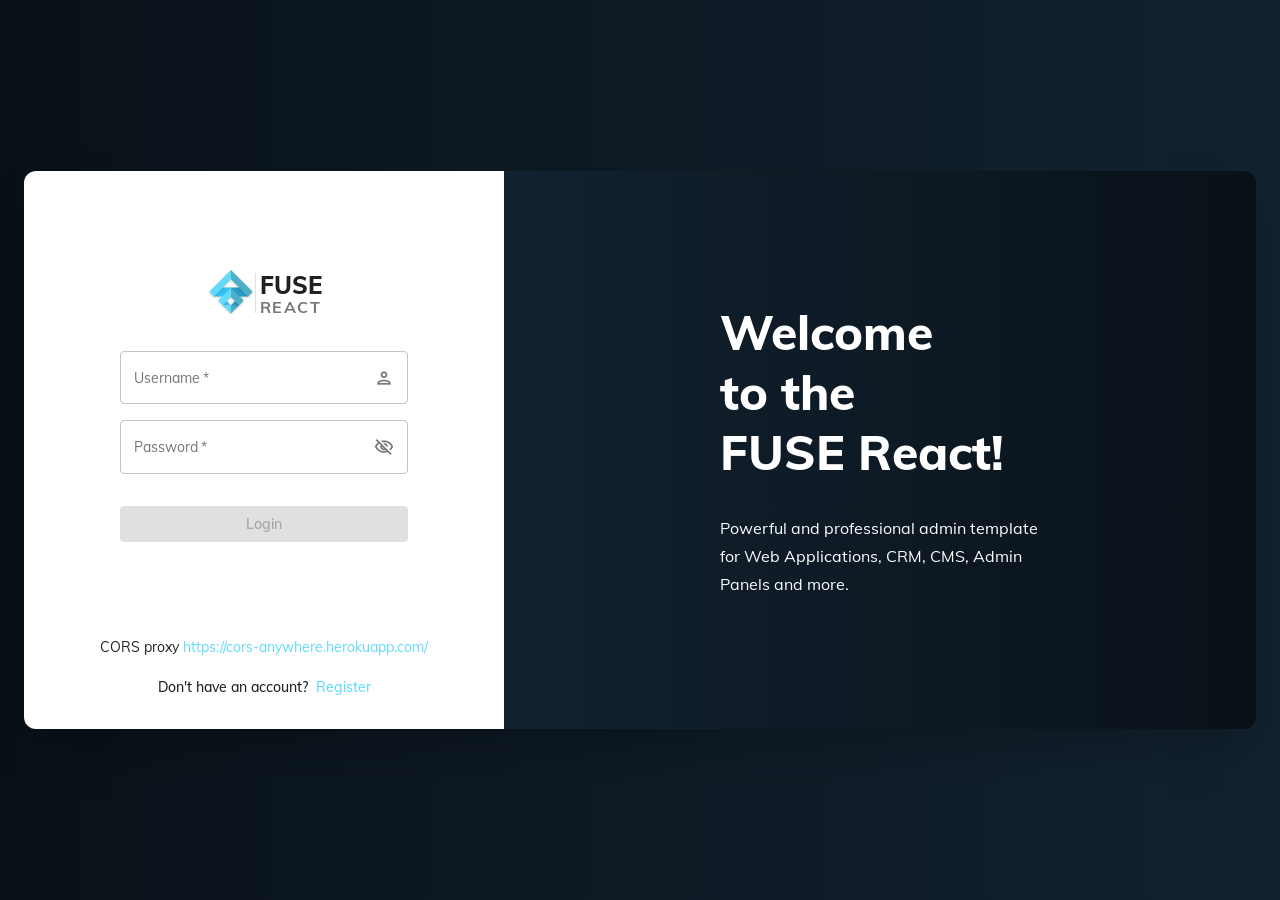
==== commit fa81567e: "CORS fix attempt" ====
--- a/index.html
+++ b/index.html
@@ -1 +1 @@
-<!doctype html><html lang="en"><head><meta charset="utf-8"><meta name="description" content="Fuse React - Material design admin template with pre-built apps and pages"><meta name="keywords" content="React,Redux,Material UI Next,Material,Material Design,Google Material Design,HTML,CSS,Authentication,Material Redux Theme,Material Redux Template"><meta name="author" content="Withinpixels"><meta name="viewport" content="width=device-width,initial-scale=1,shrink-to-fit=no"><meta name="theme-color" content="#000000"><base href="/"><link rel="manifest" href="/manifest.json"><link rel="shortcut icon" href="/favicon.ico"><link href="/assets/fonts/material-design-icons/MaterialIconsOutlined.css" rel="stylesheet"><link href="/assets/fonts/meteocons/style.css" rel="stylesheet"><noscript id="jss-insertion-point"></noscript><title>Fuse React - Material Design Admin Template</title><style>#fuse-splash-screen{display:block;position:absolute;top:0;left:0;right:0;bottom:0;background-color:#121212;z-index:99999;pointer-events:none}#fuse-splash-screen .center{display:block;width:100%;position:absolute;top:50%;transform:translateY(-50%)}#fuse-splash-screen .logo{width:128px;margin:0 auto}#fuse-splash-screen .logo img{filter:drop-shadow(0 10px 6px rgba(0, 0, 0, .2))}#fuse-splash-screen .spinner-wrapper{display:block;position:relative;width:100%;min-height:100px;height:100px}#fuse-splash-screen .spinner-wrapper .spinner{position:absolute;overflow:hidden;left:50%;margin-left:-50px;animation:outer-rotate 2.91667s linear infinite}#fuse-splash-screen .spinner-wrapper .spinner .inner{width:100px;height:100px;position:relative;animation:sporadic-rotate 5.25s cubic-bezier(.35,0,.25,1) infinite}#fuse-splash-screen .spinner-wrapper .spinner .inner .gap{position:absolute;left:49px;right:49px;top:0;bottom:0;border-top:10px solid;box-sizing:border-box}#fuse-splash-screen .spinner-wrapper .spinner .inner .left,#fuse-splash-screen .spinner-wrapper .spinner .inner .right{position:absolute;top:0;height:100px;width:50px;overflow:hidden}#fuse-splash-screen .spinner-wrapper .spinner .inner .left .half-circle,#fuse-splash-screen .spinner-wrapper .spinner .inner .right .half-circle{position:absolute;top:0;width:100px;height:100px;box-sizing:border-box;border:10px solid #61dafb;border-bottom-color:transparent;border-radius:50%}#fuse-splash-screen .spinner-wrapper .spinner .inner .left{left:0}#fuse-splash-screen .spinner-wrapper .spinner .inner .left .half-circle{left:0;border-right-color:transparent;animation:left-wobble 1.3125s cubic-bezier(.35,0,.25,1) infinite;-webkit-animation:left-wobble 1.3125s cubic-bezier(.35,0,.25,1) infinite}#fuse-splash-screen .spinner-wrapper .spinner .inner .right{right:0}#fuse-splash-screen .spinner-wrapper .spinner .inner .right .half-circle{right:0;border-left-color:transparent;animation:right-wobble 1.3125s cubic-bezier(.35,0,.25,1) infinite;-webkit-animation:right-wobble 1.3125s cubic-bezier(.35,0,.25,1) infinite}@keyframes outer-rotate{0%{transform:rotate(0) scale(.5)}100%{transform:rotate(360deg) scale(.5)}}@keyframes left-wobble{0%,100%{transform:rotate(130deg)}50%{transform:rotate(-5deg)}}@keyframes right-wobble{0%,100%{transform:rotate(-130deg)}50%{transform:rotate(5deg)}}@keyframes sporadic-rotate{12.5%{transform:rotate(135deg)}25%{transform:rotate(270deg)}37.5%{transform:rotate(405deg)}50%{transform:rotate(540deg)}62.5%{transform:rotate(675deg)}75%{transform:rotate(810deg)}87.5%{transform:rotate(945deg)}100%{transform:rotate(1080deg)}}</style><link href="/static/css/2.d4b23571.chunk.css" rel="stylesheet"><link href="/static/css/main.cd6579fe.chunk.css" rel="stylesheet"></head><body><noscript>You need to enable JavaScript to run this app.</noscript><div id="root" class="flex"><div id="fuse-splash-screen"><div class="center"><div class="logo"><img width="128" src="assets/images/logos/fuse.svg" alt="logo"></div><div class="spinner-wrapper"><div class="spinner"><div class="inner"><div class="gap"></div><div class="left"><div class="half-circle"></div></div><div class="right"><div class="half-circle"></div></div></div></div></div></div></div></div><script>!function(e){function r(r){for(var n,u,c=r[0],f=r[1],i=r[2],p=0,s=[];p<c.length;p++)u=c[p],Object.prototype.hasOwnProperty.call(o,u)&&o[u]&&s.push(o[u][0]),o[u]=0;for(n in f)Object.prototype.hasOwnProperty.call(f,n)&&(e[n]=f[n]);for(l&&l(r);s.length;)s.shift()();return a.push.apply(a,i||[]),t()}function t(){for(var e,r=0;r<a.length;r++){for(var t=a[r],n=!0,c=1;c<t.length;c++){var f=t[c];0!==o[f]&&(n=!1)}n&&(a.splice(r--,1),e=u(u.s=t[0]))}return e}var n={},o={1:0},a=[];function u(r){if(n[r])return n[r].exports;var t=n[r]={i:r,l:!1,exports:{}};return e[r].call(t.exports,t,t.exports,u),t.l=!0,t.exports}u.e=function(e){var r=[],t=o[e];if(0!==t)if(t)r.push(t[2]);else{var n=new Promise((function(r,n){t=o[e]=[r,n]}));r.push(t[2]=n);var a,c=document.createElement("script");c.charset="utf-8",c.timeout=120,u.nc&&c.setAttribute("nonce",u.nc),c.src=function(e){return u.p+"static/js/"+({}[e]||e)+"."+{3:"ed90d4c7",4:"605e5a06",5:"b9369b14",6:"9e6b9ff6",7:"e4ca5237",8:"f28b8aab",9:"5197d888",10:"2d32fa98",11:"2329eb0e",12:"ca5c3f01",13:"f11c893e",14:"0237198e",15:"c2305fc4",16:"f078f9ca",17:"f316b833",18:"29d8620f",19:"a12f43c8",20:"be3dc01e",21:"8565d0e4",22:"bae3b6a2",23:"7de9be01",24:"2e774840",25:"2881aa27",26:"38294b26",27:"7d3971d2",28:"4257ff01",29:"d4e87296"}[e]+".chunk.js"}(e);var f=new Error;a=function(r){c.onerror=c.onload=null,clearTimeout(i);var t=o[e];if(0!==t){if(t){var n=r&&("load"===r.type?"missing":r.type),a=r&&r.target&&r.target.src;f.message="Loading chunk "+e+" failed.\n("+n+": "+a+")",f.name="ChunkLoadError",f.type=n,f.request=a,t[1](f)}o[e]=void 0}};var i=setTimeout((function(){a({type:"timeout",target:c})}),12e4);c.onerror=c.onload=a,document.head.appendChild(c)}return Promise.all(r)},u.m=e,u.c=n,u.d=function(e,r,t){u.o(e,r)||Object.defineProperty(e,r,{enumerable:!0,get:t})},u.r=function(e){"undefined"!=typeof Symbol&&Symbol.toStringTag&&Object.defineProperty(e,Symbol.toStringTag,{value:"Module"}),Object.defineProperty(e,"__esModule",{value:!0})},u.t=function(e,r){if(1&r&&(e=u(e)),8&r)return e;if(4&r&&"object"==typeof e&&e&&e.__esModule)return e;var t=Object.create(null);if(u.r(t),Object.defineProperty(t,"default",{enumerable:!0,value:e}),2&r&&"string"!=typeof e)for(var n in e)u.d(t,n,function(r){return e[r]}.bind(null,n));return t},u.n=function(e){var r=e&&e.__esModule?function(){return e.default}:function(){return e};return u.d(r,"a",r),r},u.o=function(e,r){return Object.prototype.hasOwnProperty.call(e,r)},u.p="/",u.oe=function(e){throw console.error(e),e};var c=this["webpackJsonpfuse-react-app"]=this["webpackJsonpfuse-react-app"]||[],f=c.push.bind(c);c.push=r,c=c.slice();for(var i=0;i<c.length;i++)r(c[i]);var l=f;t()}([])</script><script src="/static/js/2.69eadd24.chunk.js"></script><script src="/static/js/main.9f5ee7e3.chunk.js"></script></body></html>+<!doctype html><html lang="en"><head><meta charset="utf-8"><meta name="description" content="Fuse React - Material design admin template with pre-built apps and pages"><meta name="keywords" content="React,Redux,Material UI Next,Material,Material Design,Google Material Design,HTML,CSS,Authentication,Material Redux Theme,Material Redux Template"><meta name="author" content="Withinpixels"><meta name="viewport" content="width=device-width,initial-scale=1,shrink-to-fit=no"><meta name="theme-color" content="#000000"><base href="/"><link rel="manifest" href="/manifest.json"><link rel="shortcut icon" href="/favicon.ico"><link href="/assets/fonts/material-design-icons/MaterialIconsOutlined.css" rel="stylesheet"><link href="/assets/fonts/meteocons/style.css" rel="stylesheet"><noscript id="jss-insertion-point"></noscript><title>Fuse React - Material Design Admin Template</title><style>#fuse-splash-screen{display:block;position:absolute;top:0;left:0;right:0;bottom:0;background-color:#121212;z-index:99999;pointer-events:none}#fuse-splash-screen .center{display:block;width:100%;position:absolute;top:50%;transform:translateY(-50%)}#fuse-splash-screen .logo{width:128px;margin:0 auto}#fuse-splash-screen .logo img{filter:drop-shadow(0 10px 6px rgba(0, 0, 0, .2))}#fuse-splash-screen .spinner-wrapper{display:block;position:relative;width:100%;min-height:100px;height:100px}#fuse-splash-screen .spinner-wrapper .spinner{position:absolute;overflow:hidden;left:50%;margin-left:-50px;animation:outer-rotate 2.91667s linear infinite}#fuse-splash-screen .spinner-wrapper .spinner .inner{width:100px;height:100px;position:relative;animation:sporadic-rotate 5.25s cubic-bezier(.35,0,.25,1) infinite}#fuse-splash-screen .spinner-wrapper .spinner .inner .gap{position:absolute;left:49px;right:49px;top:0;bottom:0;border-top:10px solid;box-sizing:border-box}#fuse-splash-screen .spinner-wrapper .spinner .inner .left,#fuse-splash-screen .spinner-wrapper .spinner .inner .right{position:absolute;top:0;height:100px;width:50px;overflow:hidden}#fuse-splash-screen .spinner-wrapper .spinner .inner .left .half-circle,#fuse-splash-screen .spinner-wrapper .spinner .inner .right .half-circle{position:absolute;top:0;width:100px;height:100px;box-sizing:border-box;border:10px solid #61dafb;border-bottom-color:transparent;border-radius:50%}#fuse-splash-screen .spinner-wrapper .spinner .inner .left{left:0}#fuse-splash-screen .spinner-wrapper .spinner .inner .left .half-circle{left:0;border-right-color:transparent;animation:left-wobble 1.3125s cubic-bezier(.35,0,.25,1) infinite;-webkit-animation:left-wobble 1.3125s cubic-bezier(.35,0,.25,1) infinite}#fuse-splash-screen .spinner-wrapper .spinner .inner .right{right:0}#fuse-splash-screen .spinner-wrapper .spinner .inner .right .half-circle{right:0;border-left-color:transparent;animation:right-wobble 1.3125s cubic-bezier(.35,0,.25,1) infinite;-webkit-animation:right-wobble 1.3125s cubic-bezier(.35,0,.25,1) infinite}@keyframes outer-rotate{0%{transform:rotate(0) scale(.5)}100%{transform:rotate(360deg) scale(.5)}}@keyframes left-wobble{0%,100%{transform:rotate(130deg)}50%{transform:rotate(-5deg)}}@keyframes right-wobble{0%,100%{transform:rotate(-130deg)}50%{transform:rotate(5deg)}}@keyframes sporadic-rotate{12.5%{transform:rotate(135deg)}25%{transform:rotate(270deg)}37.5%{transform:rotate(405deg)}50%{transform:rotate(540deg)}62.5%{transform:rotate(675deg)}75%{transform:rotate(810deg)}87.5%{transform:rotate(945deg)}100%{transform:rotate(1080deg)}}</style><link href="/static/css/2.d4b23571.chunk.css" rel="stylesheet"><link href="/static/css/main.cd6579fe.chunk.css" rel="stylesheet"></head><body><noscript>You need to enable JavaScript to run this app.</noscript><div id="root" class="flex"><div id="fuse-splash-screen"><div class="center"><div class="logo"><img width="128" src="assets/images/logos/fuse.svg" alt="logo"></div><div class="spinner-wrapper"><div class="spinner"><div class="inner"><div class="gap"></div><div class="left"><div class="half-circle"></div></div><div class="right"><div class="half-circle"></div></div></div></div></div></div></div></div><script>!function(e){function r(r){for(var n,u,c=r[0],f=r[1],i=r[2],p=0,s=[];p<c.length;p++)u=c[p],Object.prototype.hasOwnProperty.call(o,u)&&o[u]&&s.push(o[u][0]),o[u]=0;for(n in f)Object.prototype.hasOwnProperty.call(f,n)&&(e[n]=f[n]);for(l&&l(r);s.length;)s.shift()();return a.push.apply(a,i||[]),t()}function t(){for(var e,r=0;r<a.length;r++){for(var t=a[r],n=!0,c=1;c<t.length;c++){var f=t[c];0!==o[f]&&(n=!1)}n&&(a.splice(r--,1),e=u(u.s=t[0]))}return e}var n={},o={1:0},a=[];function u(r){if(n[r])return n[r].exports;var t=n[r]={i:r,l:!1,exports:{}};return e[r].call(t.exports,t,t.exports,u),t.l=!0,t.exports}u.e=function(e){var r=[],t=o[e];if(0!==t)if(t)r.push(t[2]);else{var n=new Promise((function(r,n){t=o[e]=[r,n]}));r.push(t[2]=n);var a,c=document.createElement("script");c.charset="utf-8",c.timeout=120,u.nc&&c.setAttribute("nonce",u.nc),c.src=function(e){return u.p+"static/js/"+({}[e]||e)+"."+{3:"ed90d4c7",4:"605e5a06",5:"b9369b14",6:"9e6b9ff6",7:"e4ca5237",8:"f28b8aab",9:"5197d888",10:"2d32fa98",11:"2329eb0e",12:"ca5c3f01",13:"f11c893e",14:"0237198e",15:"c2305fc4",16:"f078f9ca",17:"f316b833",18:"29d8620f",19:"a12f43c8",20:"be3dc01e",21:"8565d0e4",22:"bae3b6a2",23:"7de9be01",24:"2e774840",25:"2881aa27",26:"38294b26",27:"7d3971d2",28:"4257ff01",29:"d4e87296"}[e]+".chunk.js"}(e);var f=new Error;a=function(r){c.onerror=c.onload=null,clearTimeout(i);var t=o[e];if(0!==t){if(t){var n=r&&("load"===r.type?"missing":r.type),a=r&&r.target&&r.target.src;f.message="Loading chunk "+e+" failed.\n("+n+": "+a+")",f.name="ChunkLoadError",f.type=n,f.request=a,t[1](f)}o[e]=void 0}};var i=setTimeout((function(){a({type:"timeout",target:c})}),12e4);c.onerror=c.onload=a,document.head.appendChild(c)}return Promise.all(r)},u.m=e,u.c=n,u.d=function(e,r,t){u.o(e,r)||Object.defineProperty(e,r,{enumerable:!0,get:t})},u.r=function(e){"undefined"!=typeof Symbol&&Symbol.toStringTag&&Object.defineProperty(e,Symbol.toStringTag,{value:"Module"}),Object.defineProperty(e,"__esModule",{value:!0})},u.t=function(e,r){if(1&r&&(e=u(e)),8&r)return e;if(4&r&&"object"==typeof e&&e&&e.__esModule)return e;var t=Object.create(null);if(u.r(t),Object.defineProperty(t,"default",{enumerable:!0,value:e}),2&r&&"string"!=typeof e)for(var n in e)u.d(t,n,function(r){return e[r]}.bind(null,n));return t},u.n=function(e){var r=e&&e.__esModule?function(){return e.default}:function(){return e};return u.d(r,"a",r),r},u.o=function(e,r){return Object.prototype.hasOwnProperty.call(e,r)},u.p="/",u.oe=function(e){throw console.error(e),e};var c=this["webpackJsonpfuse-react-app"]=this["webpackJsonpfuse-react-app"]||[],f=c.push.bind(c);c.push=r,c=c.slice();for(var i=0;i<c.length;i++)r(c[i]);var l=f;t()}([])</script><script src="/static/js/2.69eadd24.chunk.js"></script><script src="/static/js/main.e56253b8.chunk.js"></script></body></html>
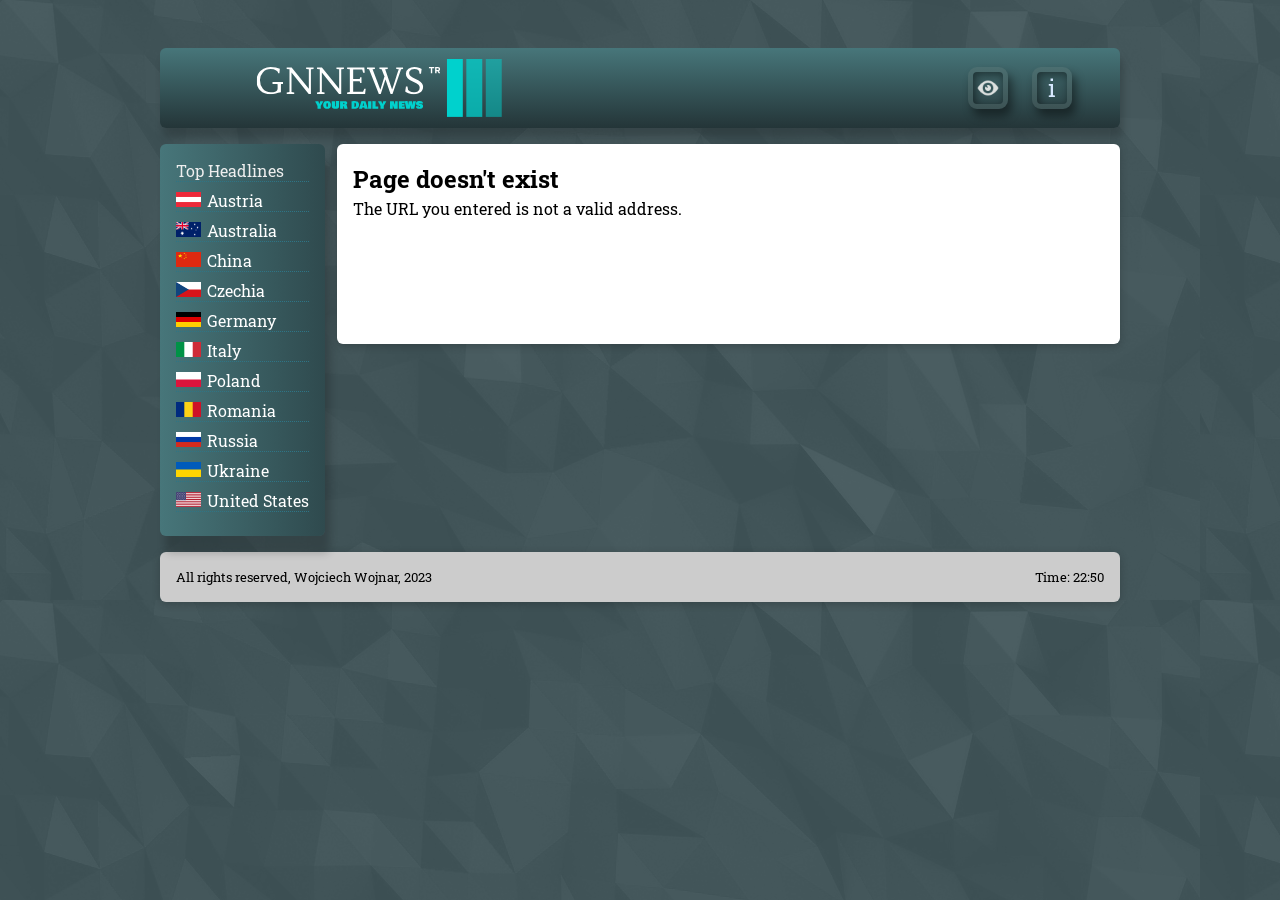
==== commit 95e66296: "build v1.0" ====
--- a/index.html
+++ b/index.html
@@ -1 +1 @@
-<!doctype html><html lang="en"><head><meta charset="utf-8"><meta name="description" content="Fuse React - Material design admin template with pre-built apps and pages"><meta name="keywords" content="React,Redux,Material UI Next,Material,Material Design,Google Material Design,HTML,CSS,Authentication,Material Redux Theme,Material Redux Template"><meta name="author" content="Withinpixels"><meta name="viewport" content="width=device-width,initial-scale=1,shrink-to-fit=no"><meta name="theme-color" content="#000000"><base href="/"><link rel="manifest" href="/manifest.json"><link rel="shortcut icon" href="/favicon.ico"><link href="/assets/fonts/material-design-icons/MaterialIconsOutlined.css" rel="stylesheet"><link href="/assets/fonts/meteocons/style.css" rel="stylesheet"><noscript id="jss-insertion-point"></noscript><title>Fuse React - Material Design Admin Template</title><style>#fuse-splash-screen{display:block;position:absolute;top:0;left:0;right:0;bottom:0;background-color:#121212;z-index:99999;pointer-events:none}#fuse-splash-screen .center{display:block;width:100%;position:absolute;top:50%;transform:translateY(-50%)}#fuse-splash-screen .logo{width:128px;margin:0 auto}#fuse-splash-screen .logo img{filter:drop-shadow(0 10px 6px rgba(0, 0, 0, .2))}#fuse-splash-screen .spinner-wrapper{display:block;position:relative;width:100%;min-height:100px;height:100px}#fuse-splash-screen .spinner-wrapper .spinner{position:absolute;overflow:hidden;left:50%;margin-left:-50px;animation:outer-rotate 2.91667s linear infinite}#fuse-splash-screen .spinner-wrapper .spinner .inner{width:100px;height:100px;position:relative;animation:sporadic-rotate 5.25s cubic-bezier(.35,0,.25,1) infinite}#fuse-splash-screen .spinner-wrapper .spinner .inner .gap{position:absolute;left:49px;right:49px;top:0;bottom:0;border-top:10px solid;box-sizing:border-box}#fuse-splash-screen .spinner-wrapper .spinner .inner .left,#fuse-splash-screen .spinner-wrapper .spinner .inner .right{position:absolute;top:0;height:100px;width:50px;overflow:hidden}#fuse-splash-screen .spinner-wrapper .spinner .inner .left .half-circle,#fuse-splash-screen .spinner-wrapper .spinner .inner .right .half-circle{position:absolute;top:0;width:100px;height:100px;box-sizing:border-box;border:10px solid #61dafb;border-bottom-color:transparent;border-radius:50%}#fuse-splash-screen .spinner-wrapper .spinner .inner .left{left:0}#fuse-splash-screen .spinner-wrapper .spinner .inner .left .half-circle{left:0;border-right-color:transparent;animation:left-wobble 1.3125s cubic-bezier(.35,0,.25,1) infinite;-webkit-animation:left-wobble 1.3125s cubic-bezier(.35,0,.25,1) infinite}#fuse-splash-screen .spinner-wrapper .spinner .inner .right{right:0}#fuse-splash-screen .spinner-wrapper .spinner .inner .right .half-circle{right:0;border-left-color:transparent;animation:right-wobble 1.3125s cubic-bezier(.35,0,.25,1) infinite;-webkit-animation:right-wobble 1.3125s cubic-bezier(.35,0,.25,1) infinite}@keyframes outer-rotate{0%{transform:rotate(0) scale(.5)}100%{transform:rotate(360deg) scale(.5)}}@keyframes left-wobble{0%,100%{transform:rotate(130deg)}50%{transform:rotate(-5deg)}}@keyframes right-wobble{0%,100%{transform:rotate(-130deg)}50%{transform:rotate(5deg)}}@keyframes sporadic-rotate{12.5%{transform:rotate(135deg)}25%{transform:rotate(270deg)}37.5%{transform:rotate(405deg)}50%{transform:rotate(540deg)}62.5%{transform:rotate(675deg)}75%{transform:rotate(810deg)}87.5%{transform:rotate(945deg)}100%{transform:rotate(1080deg)}}</style><link href="/static/css/2.d4b23571.chunk.css" rel="stylesheet"><link href="/static/css/main.cd6579fe.chunk.css" rel="stylesheet"></head><body><noscript>You need to enable JavaScript to run this app.</noscript><div id="root" class="flex"><div id="fuse-splash-screen"><div class="center"><div class="logo"><img width="128" src="assets/images/logos/fuse.svg" alt="logo"></div><div class="spinner-wrapper"><div class="spinner"><div class="inner"><div class="gap"></div><div class="left"><div class="half-circle"></div></div><div class="right"><div class="half-circle"></div></div></div></div></div></div></div></div><script>!function(e){function r(r){for(var n,u,c=r[0],f=r[1],i=r[2],p=0,s=[];p<c.length;p++)u=c[p],Object.prototype.hasOwnProperty.call(o,u)&&o[u]&&s.push(o[u][0]),o[u]=0;for(n in f)Object.prototype.hasOwnProperty.call(f,n)&&(e[n]=f[n]);for(l&&l(r);s.length;)s.shift()();return a.push.apply(a,i||[]),t()}function t(){for(var e,r=0;r<a.length;r++){for(var t=a[r],n=!0,c=1;c<t.length;c++){var f=t[c];0!==o[f]&&(n=!1)}n&&(a.splice(r--,1),e=u(u.s=t[0]))}return e}var n={},o={1:0},a=[];function u(r){if(n[r])return n[r].exports;var t=n[r]={i:r,l:!1,exports:{}};return e[r].call(t.exports,t,t.exports,u),t.l=!0,t.exports}u.e=function(e){var r=[],t=o[e];if(0!==t)if(t)r.push(t[2]);else{var n=new Promise((function(r,n){t=o[e]=[r,n]}));r.push(t[2]=n);var a,c=document.createElement("script");c.charset="utf-8",c.timeout=120,u.nc&&c.setAttribute("nonce",u.nc),c.src=function(e){return u.p+"static/js/"+({}[e]||e)+"."+{3:"ed90d4c7",4:"605e5a06",5:"b9369b14",6:"9e6b9ff6",7:"e4ca5237",8:"f28b8aab",9:"5197d888",10:"2d32fa98",11:"2329eb0e",12:"ca5c3f01",13:"f11c893e",14:"0237198e",15:"c2305fc4",16:"f078f9ca",17:"f316b833",18:"29d8620f",19:"a12f43c8",20:"be3dc01e",21:"8565d0e4",22:"bae3b6a2",23:"7de9be01",24:"2e774840",25:"2881aa27",26:"38294b26",27:"7d3971d2",28:"4257ff01",29:"d4e87296"}[e]+".chunk.js"}(e);var f=new Error;a=function(r){c.onerror=c.onload=null,clearTimeout(i);var t=o[e];if(0!==t){if(t){var n=r&&("load"===r.type?"missing":r.type),a=r&&r.target&&r.target.src;f.message="Loading chunk "+e+" failed.\n("+n+": "+a+")",f.name="ChunkLoadError",f.type=n,f.request=a,t[1](f)}o[e]=void 0}};var i=setTimeout((function(){a({type:"timeout",target:c})}),12e4);c.onerror=c.onload=a,document.head.appendChild(c)}return Promise.all(r)},u.m=e,u.c=n,u.d=function(e,r,t){u.o(e,r)||Object.defineProperty(e,r,{enumerable:!0,get:t})},u.r=function(e){"undefined"!=typeof Symbol&&Symbol.toStringTag&&Object.defineProperty(e,Symbol.toStringTag,{value:"Module"}),Object.defineProperty(e,"__esModule",{value:!0})},u.t=function(e,r){if(1&r&&(e=u(e)),8&r)return e;if(4&r&&"object"==typeof e&&e&&e.__esModule)return e;var t=Object.create(null);if(u.r(t),Object.defineProperty(t,"default",{enumerable:!0,value:e}),2&r&&"string"!=typeof e)for(var n in e)u.d(t,n,function(r){return e[r]}.bind(null,n));return t},u.n=function(e){var r=e&&e.__esModule?function(){return e.default}:function(){return e};return u.d(r,"a",r),r},u.o=function(e,r){return Object.prototype.hasOwnProperty.call(e,r)},u.p="/",u.oe=function(e){throw console.error(e),e};var c=this["webpackJsonpfuse-react-app"]=this["webpackJsonpfuse-react-app"]||[],f=c.push.bind(c);c.push=r,c=c.slice();for(var i=0;i<c.length;i++)r(c[i]);var l=f;t()}([])</script><script src="/static/js/2.69eadd24.chunk.js"></script><script src="/static/js/main.e56253b8.chunk.js"></script></body></html>+<!doctype html><html lang="en"><head><meta charset="utf-8"/><link rel="icon" href="/favicon.ico"/><meta name="viewport" content="width=device-width,initial-scale=1"/><meta name="theme-color" content="#000000"/><meta name="description" content="Web site created using create-react-app"/><link rel="apple-touch-icon" href="/logo192.png"/><link rel="manifest" href="/manifest.json"/><title>React App</title><script defer="defer" src="/static/js/main.e3a73653.js"></script><link href="/static/css/main.75956b2c.css" rel="stylesheet"></head><body><noscript>You need to enable JavaScript to run this app.</noscript><div id="root"></div></body></html>
--- a/static/css/main.75956b2c.css
+++ b/static/css/main.75956b2c.css
@@ -0,0 +1,2 @@
+@import url(https://fonts.googleapis.com/css?family=Roboto+Slab:regular,bold,italic&subset=latin,latin-ext);*{box-sizing:border-box;font-family:Roboto Slab,cursive}body{background-color:#2d65a5;background:#405559 url(/static/media/trans1.5205ca8321c2721963bc.png);font-family:sans-serif;margin:3rem}a{color:#0ac2c2;text-decoration:none}.card{border-radius:4px;width:20rem}.card,.modal{background-color:#fff;box-shadow:0 1px 4px rgba(0,0,0,.2);padding:1rem}.modal{border-radius:6px;left:calc(50% - 15rem);position:fixed;text-align:center;top:20vh;width:30rem;z-index:10}.backdrop{background-color:rgba(0,0,0,.75);height:100vh;left:0;position:fixed;top:0;width:100%;z-index:1}h1,h2,h3,h4,h5{margin:.2rem 0;padding:0}@-webkit-keyframes Loader_spinner__ikOlo{0%{-webkit-transform:rotate(0deg);transform:rotate(0deg)}to{-webkit-transform:rotate(1turn);transform:rotate(1turn)}}@keyframes Loader_spinner__ikOlo{0%{-webkit-transform:rotate(0deg);transform:rotate(0deg)}to{-webkit-transform:rotate(1turn);transform:rotate(1turn)}}.Loader_loadingSpinner__9RRjA{-webkit-animation:Loader_spinner__ikOlo 1.5s linear infinite;animation:Loader_spinner__ikOlo 1.5s linear infinite;border:10px solid #f3f3f3;border-radius:50%;border-top-color:#383636;height:50px;width:50px}.Loader_spinnerContainer__jCjgF{align-items:center;justify-content:center;left:55%;position:absolute;top:50%}.Card_card__yt7jw{background-color:#fff;border-radius:6px;box-shadow:0 2px 8px rgba(0,0,0,.2);margin:0;min-height:200px;padding:1rem;width:100%}@media only screen and (min-width:1024px){.Popup_popup__6imd7{background-color:#fff;border-radius:6px;box-shadow:5 20px 80px rgba(0,0,0,.4);left:50%;margin:0 auto;padding:2rem;position:fixed;top:50%;-webkit-transform:translate(-50%,-50%);transform:translate(-50%,-50%);width:45%;z-index:2}}@media only screen and (max-width:1023px){.Popup_popup__6imd7{background-color:#fff;border-radius:6px;box-shadow:5 20px 80px rgba(0,0,0,.4);left:50%;margin:0 auto;padding:2rem;position:fixed;top:50%;-webkit-transform:translate(-50%,-50%);transform:translate(-50%,-50%);width:65%;z-index:2}}.Popup_popup__6imd7 a{color:#000}.Popup_popup__6imd7 a:hover{color:#000;text-decoration:none}.Popup_popup__6imd7 p{color:#000;font-size:medium}.Popup_popupBg__9RZTS{background:rgba(0,0,0,.6);height:100%;left:0;position:fixed;top:0;width:100%;z-index:1}.Popup_closeBtn__p0NdZ{cursor:pointer;float:right;font-weight:700}.Popup_popup__6imd7 img{width:100%}.Popup_popup__6imd7 h1,.Popup_popup__6imd7 h2,.Popup_popup__6imd7 h3,.Popup_popup__6imd7 h4{color:#333;margin-bottom:1rem}.Popup_popup__6imd7.Popup_footer__6muEc{color:#8b8b8b;float:right;font-size:.8rem;margin:0;padding:0}.Article_listCard__dGtlp{width:100%}.Article_listCard__dGtlp,.Article_panelCard__TTYRA{background-color:#fff;border-radius:6px;box-shadow:0 2px 8px rgba(0,0,0,.2);cursor:pointer;margin:0 0 .5rem;padding:1rem}.Article_panelCard__TTYRA{box-sizing:border-box;display:inline-block;height:auto;overflow:hidden;vertical-align:top;width:48%}.Article_panelCard__TTYRA img{max-height:350px;width:100%}.Article_panelCard__TTYRA:hover,listCard:hover{background-color:#f1f3f5}.Article_timestamp__A5WP0{color:#8b8b8b;font-size:.8rem}.Article_articleImage__ytyLn{align-items:center;border-top-left-radius:6px;border-top-right-radius:6px;display:flex;justify-content:center;overflow:hidden;position:relative}.Article_articleImage__ytyLn img{display:block}.Article_invisibleLink__fXj38{color:inherit;text-decoration:none}.Article_image__rvwKf{border-top-left-radius:6px;border-top-right-radius:6px;height:20rem;overflow:hidden;width:100%}.Article_image__rvwKf img{object-fit:cover;width:100%}.Article_content__NvMSi{display:inline-block;width:100%}.Article_card__\+MzZO p{margin-bottom:0}.Article_listCard__dGtlp h1,.Article_listCard__dGtlp h2,.Article_listCard__dGtlp h3,.Article_listCard__dGtlp h4{color:#446;margin:0;padding:0}.Article_authors__ZXdau{color:#8b8b8b;float:right;font-size:.8rem;margin:0;padding:0}.MainContent_listView__Di5I8{align-items:stretch;display:flex;flex-direction:column;flex-wrap:nowrap;gap:5px;justify-content:flex-start;width:100%}.MainContent_panelsView__QXRtv{display:flex;flex-flow:column wrap;flex-direction:row;gap:15px;width:100%}@-webkit-keyframes MainNavigation_lightUp__CFC3g{0%{background-color:inherit}to{background-color:#eee}}@keyframes MainNavigation_lightUp__CFC3g{0%{background-color:inherit}to{background-color:#eee}}@-webkit-keyframes MainNavigation_lightDown__K9Hm9{0%{background-color:#eee}to{background-color:inherit}}@keyframes MainNavigation_lightDown__K9Hm9{0%{background-color:#eee}to{background-color:inherit}}@media only screen and (min-width:1024px){.MainNavigation_header__EkG5L{align-items:center;background:linear-gradient(0deg,#243538,#47767a);border-radius:6px;box-shadow:3px 10px 8px 0 rgba(0,0,0,.2);box-sizing:border-box;display:flex;height:5rem;justify-content:space-between;padding:0 5% 0 10%;width:100%}.MainNavigation_header__EkG5L li{color:#d7e8ff;cursor:pointer;font-size:1.5rem;margin-left:1.5rem;text-decoration:none}.MainNavigation_header__EkG5L.MainNavigation_menu__gv-NC{display:none}}@media only screen and (max-width:1023px){.MainNavigation_header__EkG5L{align-items:center;background:linear-gradient(0deg,#243538,#47767a);border-radius:6px;box-shadow:3px 10px 8px 0 rgba(0,0,0,.2);box-sizing:border-box;display:flex;height:5rem;justify-content:space-between;padding:0 5% 0 10%;width:100%}.MainNavigation_header__EkG5L li{color:#d7e8ff;cursor:pointer;font-size:1.5rem;margin-left:1rem;text-decoration:none}.MainNavigation_menu__gv-NC{-webkit-animation-duration:.3s;animation-duration:.3s;-webkit-animation-name:MainNavigation_lightDown__K9Hm9;animation-name:MainNavigation_lightDown__K9Hm9;border:5px solid #7e8c8933;border-radius:9px;box-shadow:4px 7px 10px 0 #00000070,inset 2px 3px 10px #0000007d;text-align:center;width:40px}.MainNavigation_menu__gv-NC>div{background:url(/static/media/hamburger.4f1418f7a8f681f49ac7.jpg) no-repeat 0 0;background-position:50%;background-size:80%}}.MainNavigation_header__EkG5L ul{align-items:baseline;display:flex;list-style:none;margin:0;padding:0}.MainNavigation_logo__mX81P{color:#fff;font-size:1rem;font-weight:700}.MainNavigation_logoImg__-ZECw{vertical-align:middle;width:250px}.MainNavigation_header__EkG5L a{color:#d7e8ff;font-size:1.5rem;text-decoration:none}.MainNavigation_header__EkG5L a.MainNavigation_active__o492n,.MainNavigation_header__EkG5L a:active,.MainNavigation_header__EkG5L a:hover{color:#fff}.MainNavigation_invisibleLink__0ZEk4{color:inherit;text-decoration:none}.MainNavigation_about__pwmq\+,.MainNavigation_changeView__70ct8{-webkit-animation-duration:.3s;animation-duration:.3s;-webkit-animation-name:MainNavigation_lightDown__K9Hm9;animation-name:MainNavigation_lightDown__K9Hm9;border:5px solid #7e8c8933;border-radius:9px;box-shadow:4px 7px 10px 0 #00000070,inset 2px 3px 10px #0000007d;text-align:center;width:40px}.MainNavigation_about__pwmq\+:hover,.MainNavigation_changeView__70ct8:hover,.MainNavigation_menu__gv-NC:hover{-webkit-animation-duration:.3s;animation-duration:.3s;-webkit-animation-name:MainNavigation_lightUp__CFC3g;animation-name:MainNavigation_lightUp__CFC3g;background:#eee;border:5px solid #fff;color:#000}.MainNavigation_changeView__70ct8>div{background:url(/static/media/eye2.3e8d1df64a59eeff45c3.png) no-repeat 0 0;background-position:50%;background-size:80%;-webkit-filter:invert(100%);filter:invert(100%)}.MainNavigation_changeView__70ct8>div:hover{-webkit-filter:inherit;filter:inherit}.Layout_main__LTMUm{margin:2rem auto;max-width:60rem;width:90%}@media only screen and (min-width:1024px){.Sidebar_sidebar__DnS4f{background-color:#296369;background:linear-gradient(270deg,#2f4a4e,#47767a);border-radius:6px;box-shadow:5px 17px 8px 0 rgba(0,0,0,.2);color:#eee;height:100%;padding:1rem;width:auto}.Sidebar_sidebar__DnS4f ul{list-style:none;margin:0;padding:0}.Sidebar_sidebar__DnS4f ul li{margin:0 0 .5rem;white-space:nowrap}.Sidebar_sidebar__DnS4f a{color:#fff}.Sidebar_sidebar__DnS4f li{border-bottom:1px dotted #2e7586}}@media only screen and (max-width:1023px){.Sidebar_sidebar__DnS4f{display:none}.Sidebar_mobileSidebar__oaN1C{background-color:#296369;background:linear-gradient(270deg,#2f4a4e,#47767a);border-radius:6px;box-shadow:5px 17px 8px 0 rgba(0,0,0,.2);color:#eee;height:100%;margin-bottom:1rem;padding:1rem;width:100%}.Sidebar_mobileSidebar__oaN1C ul{list-style:none;margin:0;padding:0}.Sidebar_mobileSidebar__oaN1C ul li{margin:0 0 .5rem;white-space:nowrap}.Sidebar_mobileSidebar__oaN1C a{color:#fff}.Sidebar_mobileSidebar__oaN1C li{border-bottom:1px dotted #2e7586}}.Countries_flag__H8pks{height:15px;margin:0 .4rem 0 0;width:25px}.Countries_country__esnQc a{color:#fff;display:block;width:95%}a:hover{color:#00d1cd}.Footer_footer__DqfDJ{background:#ccc;border-radius:6px;box-shadow:0 2px 8px rgba(0,0,0,.2);font-size:small;padding:1rem}.Footer_clock__e80UW{float:right}@media only screen and (min-width:1024px){.MiddlePanel_main__S8vf1{align-items:flex-start;display:flex;flex-direction:row;flex-wrap:nowrap;gap:12px;padding:1rem 0}}@media only screen and (max-width:1023px){.MiddlePanel_main__S8vf1{padding:1rem 0}}
+/*# sourceMappingURL=main.75956b2c.css.map*/
